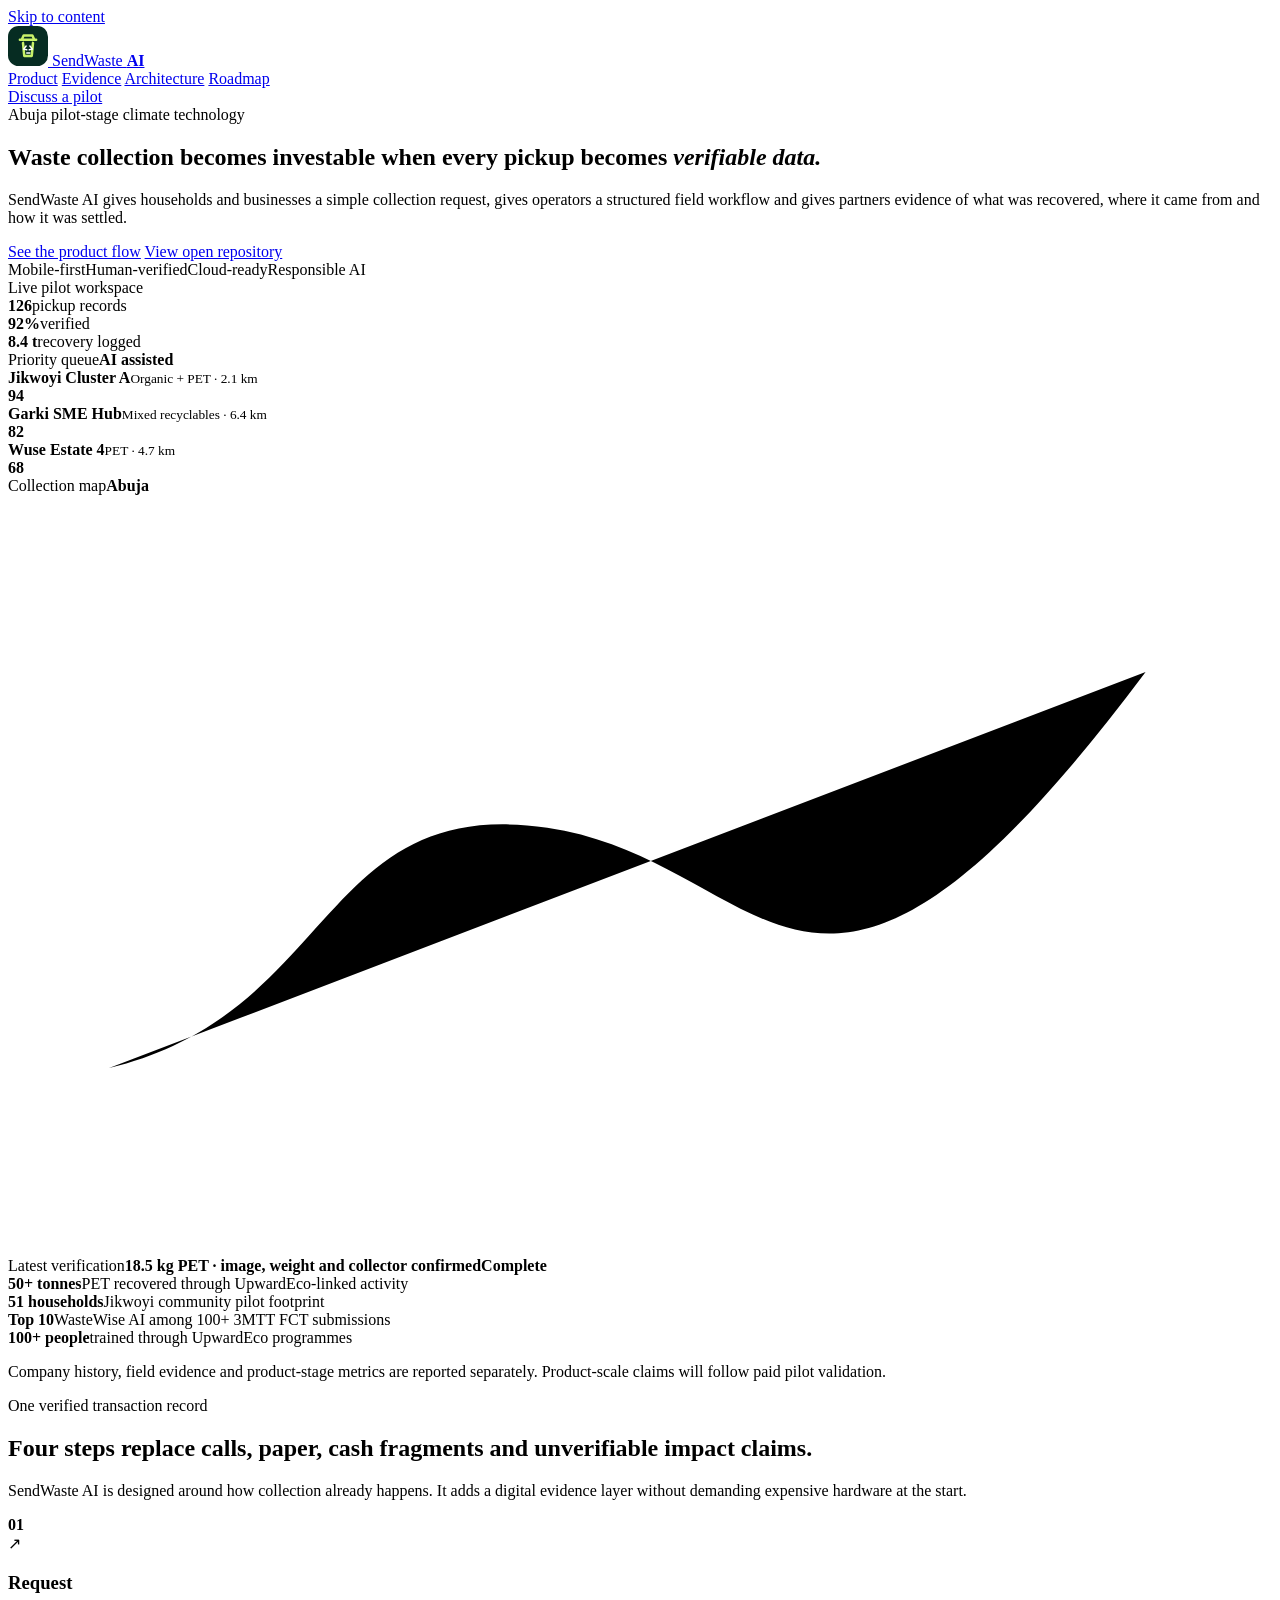
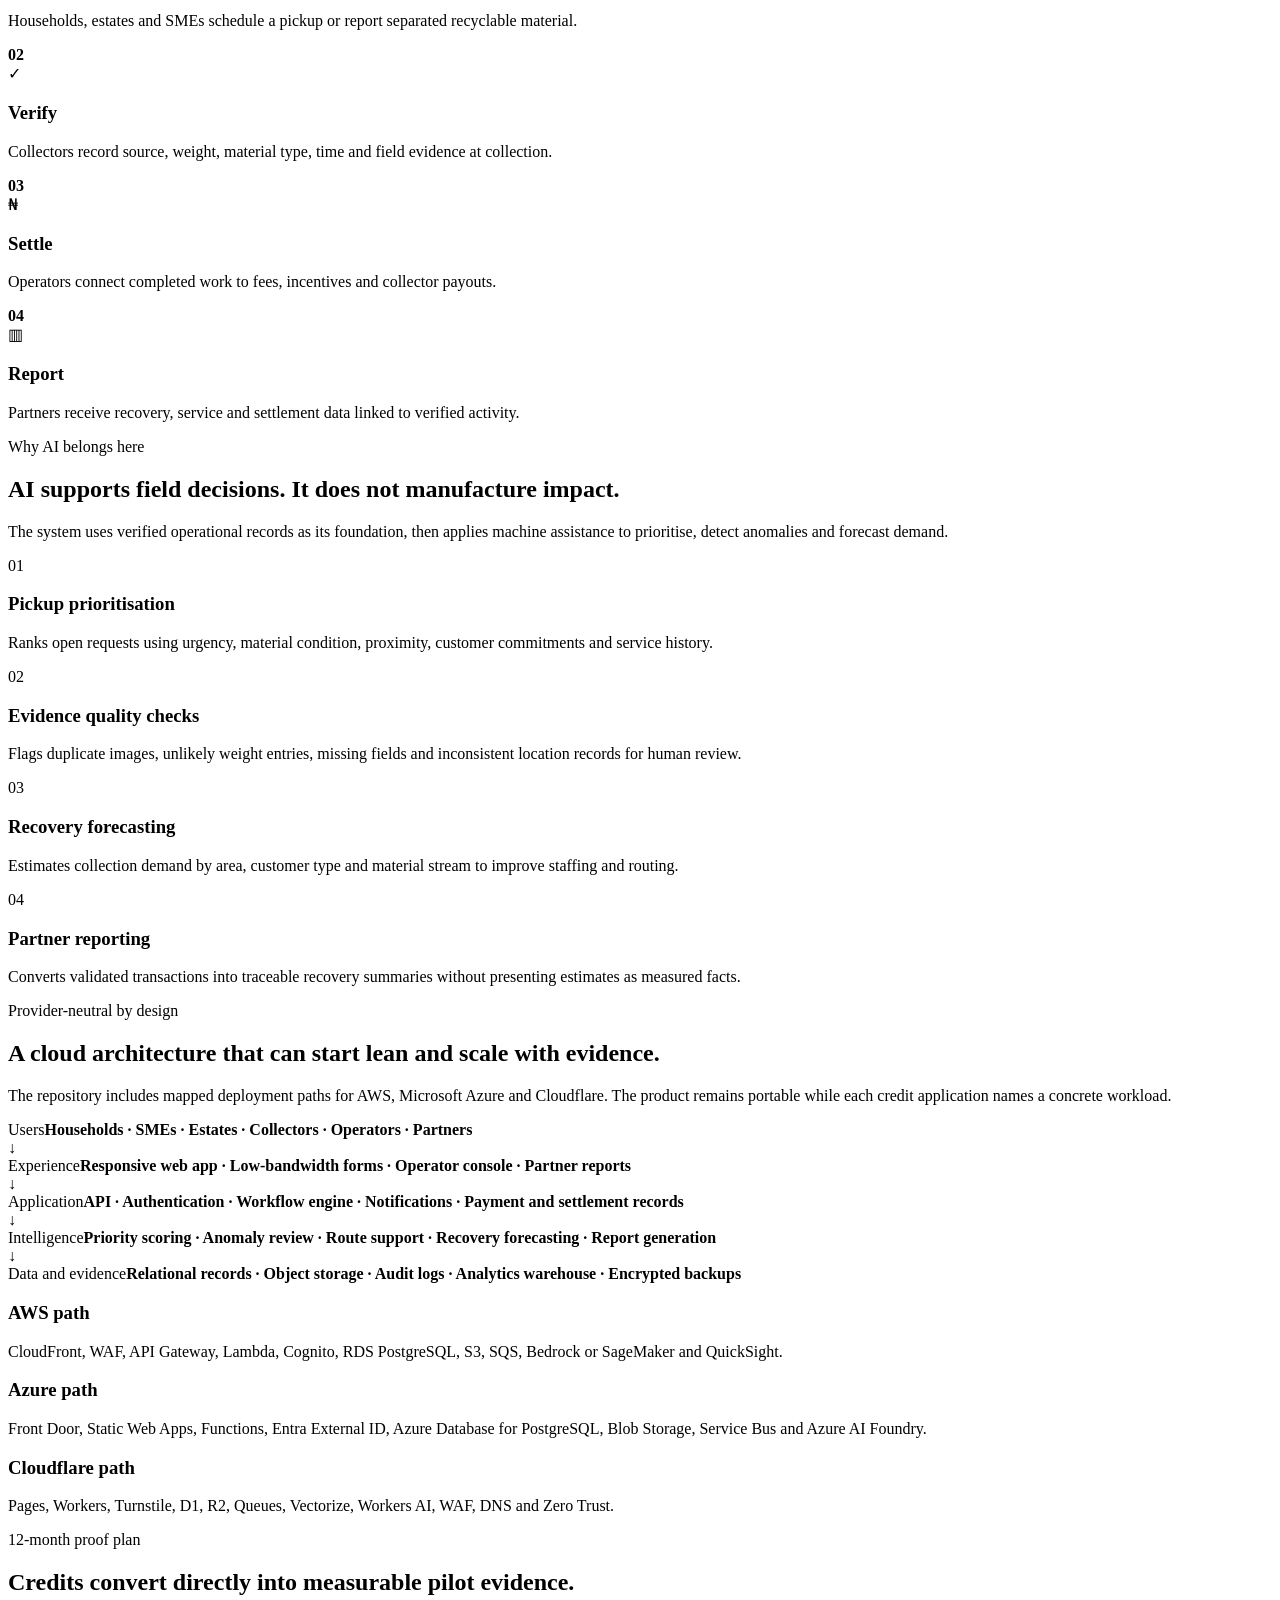
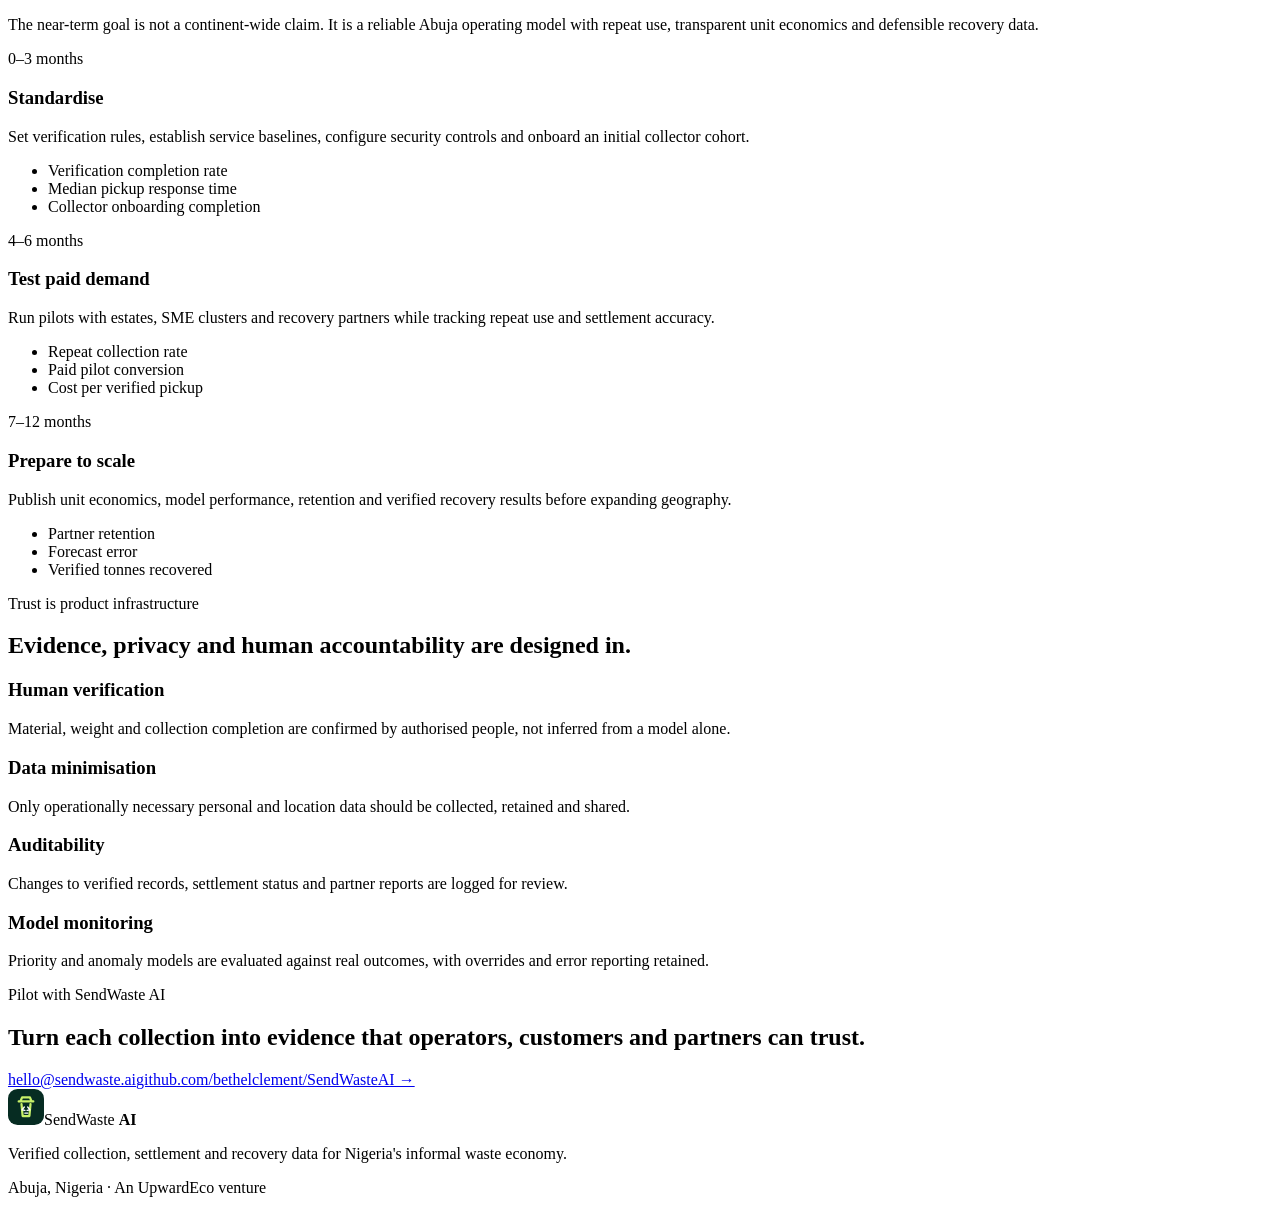
==== index.html @ b4e1f7dc "Publish SendWaste AI website" ====
<!doctype html>
<html lang="en">
<head>
  <meta charset="utf-8" />
  <meta name="viewport" content="width=device-width, initial-scale=1" />
  <title>SendWaste AI | Verified Waste Collection Intelligence</title>
  <meta name="description" content="SendWaste AI records, verifies and analyses waste pickups so estates, collectors, brands and public partners can act on reliable recovery data." />
  <meta name="theme-color" content="#062c22" />
  <meta property="og:title" content="SendWaste AI | Verified Waste Collection Intelligence" />
  <meta property="og:description" content="Request. Verify. Settle. Report. One trusted waste transaction record." />
  <meta property="og:type" content="website" />
  <link rel="icon" href="assets/logo.svg" type="image/svg+xml" />
  <link rel="stylesheet" href="styles.css" />
</head>
<body>
  <a class="skip" href="#main">Skip to content</a>

  <header class="site-header">
    <div class="shell nav-wrap">
      <a class="brand" href="#top" aria-label="SendWaste AI home">
        <img src="assets/logo.svg" alt="" width="40" height="40" />
        <span>SendWaste <strong>AI</strong></span>
      </a>
      <nav aria-label="Primary navigation">
        <a href="#product">Product</a>
        <a href="#evidence">Evidence</a>
        <a href="#architecture">Architecture</a>
        <a href="#roadmap">Roadmap</a>
      </nav>
      <a class="button small" href="mailto:hello@sendwaste.ai?subject=SendWaste%20AI%20pilot%20enquiry">Discuss a pilot</a>
    </div>
  </header>

  <main id="main">
    <section class="hero" id="top">
      <div class="shell hero-grid">
        <div>
          <div class="eyebrow"><span></span> Abuja pilot-stage climate technology</div>
          <h1>Waste collection becomes investable when every pickup becomes <em>verifiable data.</em></h1>
          <p class="hero-copy">SendWaste AI gives households and businesses a simple collection request, gives operators a structured field workflow and gives partners evidence of what was recovered, where it came from and how it was settled.</p>
          <div class="hero-actions">
            <a class="button" href="#product">See the product flow</a>
            <a class="button ghost" href="https://github.com/bethelclement/SendWasteAI">View open repository</a>
          </div>
          <div class="trust-row" aria-label="Product principles">
            <span>Mobile-first</span><span>Human-verified</span><span>Cloud-ready</span><span>Responsible AI</span>
          </div>
        </div>

        <div class="product-window" aria-label="Illustrative operations dashboard">
          <div class="window-bar"><i></i><i></i><i></i><span>Live pilot workspace</span></div>
          <div class="window-body">
            <div class="metric-row">
              <div><strong>126</strong><span>pickup records</span></div>
              <div><strong>92%</strong><span>verified</span></div>
              <div><strong>8.4 t</strong><span>recovery logged</span></div>
            </div>
            <div class="dashboard-grid">
              <div class="queue card">
                <div class="card-title"><span>Priority queue</span><b>AI assisted</b></div>
                <article><i class="critical"></i><div><strong>Jikwoyi Cluster A</strong><small>Organic + PET · 2.1 km</small></div><b>94</b></article>
                <article><i class="high"></i><div><strong>Garki SME Hub</strong><small>Mixed recyclables · 6.4 km</small></div><b>82</b></article>
                <article><i class="watch"></i><div><strong>Wuse Estate 4</strong><small>PET · 4.7 km</small></div><b>68</b></article>
              </div>
              <div class="map card">
                <div class="card-title"><span>Collection map</span><b>Abuja</b></div>
                <div class="map-canvas">
                  <span class="pin p1"></span><span class="pin p2"></span><span class="pin p3"></span><span class="pin p4"></span>
                  <svg viewBox="0 0 300 180" aria-hidden="true"><path d="M24 136C78 123 74 71 128 79S190 149 270 42" /></svg>
                </div>
              </div>
            </div>
            <div class="verification"><span>Latest verification</span><strong>18.5 kg PET · image, weight and collector confirmed</strong><b>Complete</b></div>
          </div>
        </div>
      </div>
    </section>

    <section class="proof-strip" id="evidence">
      <div class="shell proof-grid">
        <div><strong>50+ tonnes</strong><span>PET recovered through UpwardEco-linked activity</span></div>
        <div><strong>51 households</strong><span>Jikwoyi community pilot footprint</span></div>
        <div><strong>Top 10</strong><span>WasteWise AI among 100+ 3MTT FCT submissions</span></div>
        <div><strong>100+ people</strong><span>trained through UpwardEco programmes</span></div>
      </div>
      <p class="evidence-note shell">Company history, field evidence and product-stage metrics are reported separately. Product-scale claims will follow paid pilot validation.</p>
    </section>

    <section class="section" id="product">
      <div class="shell">
        <div class="section-head">
          <div><span class="kicker">One verified transaction record</span><h2>Four steps replace calls, paper, cash fragments and unverifiable impact claims.</h2></div>
          <p>SendWaste AI is designed around how collection already happens. It adds a digital evidence layer without demanding expensive hardware at the start.</p>
        </div>
        <div class="steps">
          <article><b>01</b><div class="icon">↗</div><h3>Request</h3><p>Households, estates and SMEs schedule a pickup or report separated recyclable material.</p></article>
          <article><b>02</b><div class="icon">✓</div><h3>Verify</h3><p>Collectors record source, weight, material type, time and field evidence at collection.</p></article>
          <article><b>03</b><div class="icon">₦</div><h3>Settle</h3><p>Operators connect completed work to fees, incentives and collector payouts.</p></article>
          <article><b>04</b><div class="icon">▥</div><h3>Report</h3><p>Partners receive recovery, service and settlement data linked to verified activity.</p></article>
        </div>
      </div>
    </section>

    <section class="section dark">
      <div class="shell split">
        <div>
          <span class="kicker light">Why AI belongs here</span>
          <h2>AI supports field decisions. It does not manufacture impact.</h2>
          <p class="lead">The system uses verified operational records as its foundation, then applies machine assistance to prioritise, detect anomalies and forecast demand.</p>
        </div>
        <div class="feature-list">
          <article><span>01</span><div><h3>Pickup prioritisation</h3><p>Ranks open requests using urgency, material condition, proximity, customer commitments and service history.</p></div></article>
          <article><span>02</span><div><h3>Evidence quality checks</h3><p>Flags duplicate images, unlikely weight entries, missing fields and inconsistent location records for human review.</p></div></article>
          <article><span>03</span><div><h3>Recovery forecasting</h3><p>Estimates collection demand by area, customer type and material stream to improve staffing and routing.</p></div></article>
          <article><span>04</span><div><h3>Partner reporting</h3><p>Converts validated transactions into traceable recovery summaries without presenting estimates as measured facts.</p></div></article>
        </div>
      </div>
    </section>

    <section class="section" id="architecture">
      <div class="shell">
        <div class="section-head">
          <div><span class="kicker">Provider-neutral by design</span><h2>A cloud architecture that can start lean and scale with evidence.</h2></div>
          <p>The repository includes mapped deployment paths for AWS, Microsoft Azure and Cloudflare. The product remains portable while each credit application names a concrete workload.</p>
        </div>
        <div class="architecture">
          <div class="layer"><span>Users</span><b>Households · SMEs · Estates · Collectors · Operators · Partners</b></div>
          <div class="arrow">↓</div>
          <div class="layer accent"><span>Experience</span><b>Responsive web app · Low-bandwidth forms · Operator console · Partner reports</b></div>
          <div class="arrow">↓</div>
          <div class="layer"><span>Application</span><b>API · Authentication · Workflow engine · Notifications · Payment and settlement records</b></div>
          <div class="arrow">↓</div>
          <div class="layer ai"><span>Intelligence</span><b>Priority scoring · Anomaly review · Route support · Recovery forecasting · Report generation</b></div>
          <div class="arrow">↓</div>
          <div class="layer"><span>Data and evidence</span><b>Relational records · Object storage · Audit logs · Analytics warehouse · Encrypted backups</b></div>
        </div>
        <div class="provider-grid">
          <article><h3>AWS path</h3><p>CloudFront, WAF, API Gateway, Lambda, Cognito, RDS PostgreSQL, S3, SQS, Bedrock or SageMaker and QuickSight.</p></article>
          <article><h3>Azure path</h3><p>Front Door, Static Web Apps, Functions, Entra External ID, Azure Database for PostgreSQL, Blob Storage, Service Bus and Azure AI Foundry.</p></article>
          <article><h3>Cloudflare path</h3><p>Pages, Workers, Turnstile, D1, R2, Queues, Vectorize, Workers AI, WAF, DNS and Zero Trust.</p></article>
        </div>
      </div>
    </section>

    <section class="section soft" id="roadmap">
      <div class="shell">
        <div class="section-head">
          <div><span class="kicker">12-month proof plan</span><h2>Credits convert directly into measurable pilot evidence.</h2></div>
          <p>The near-term goal is not a continent-wide claim. It is a reliable Abuja operating model with repeat use, transparent unit economics and defensible recovery data.</p>
        </div>
        <div class="roadmap">
          <article><span>0–3 months</span><h3>Standardise</h3><p>Set verification rules, establish service baselines, configure security controls and onboard an initial collector cohort.</p><ul><li>Verification completion rate</li><li>Median pickup response time</li><li>Collector onboarding completion</li></ul></article>
          <article><span>4–6 months</span><h3>Test paid demand</h3><p>Run pilots with estates, SME clusters and recovery partners while tracking repeat use and settlement accuracy.</p><ul><li>Repeat collection rate</li><li>Paid pilot conversion</li><li>Cost per verified pickup</li></ul></article>
          <article><span>7–12 months</span><h3>Prepare to scale</h3><p>Publish unit economics, model performance, retention and verified recovery results before expanding geography.</p><ul><li>Partner retention</li><li>Forecast error</li><li>Verified tonnes recovered</li></ul></article>
        </div>
      </div>
    </section>

    <section class="section governance">
      <div class="shell split">
        <div><span class="kicker">Trust is product infrastructure</span><h2>Evidence, privacy and human accountability are designed in.</h2></div>
        <div class="governance-grid">
          <article><h3>Human verification</h3><p>Material, weight and collection completion are confirmed by authorised people, not inferred from a model alone.</p></article>
          <article><h3>Data minimisation</h3><p>Only operationally necessary personal and location data should be collected, retained and shared.</p></article>
          <article><h3>Auditability</h3><p>Changes to verified records, settlement status and partner reports are logged for review.</p></article>
          <article><h3>Model monitoring</h3><p>Priority and anomaly models are evaluated against real outcomes, with overrides and error reporting retained.</p></article>
        </div>
      </div>
    </section>

    <section class="cta">
      <div class="shell cta-grid">
        <div><span class="kicker light">Pilot with SendWaste AI</span><h2>Turn each collection into evidence that operators, customers and partners can trust.</h2></div>
        <div class="cta-actions"><a class="button light-button" href="mailto:hello@sendwaste.ai?subject=SendWaste%20AI%20pilot">hello@sendwaste.ai</a><a class="text-link" href="https://github.com/bethelclement/SendWasteAI">github.com/bethelclement/SendWasteAI →</a></div>
      </div>
    </section>
  </main>

  <footer>
    <div class="shell footer-grid">
      <div class="brand footer-brand"><img src="assets/logo.svg" alt="" width="36" height="36" /><span>SendWaste <strong>AI</strong></span></div>
      <p>Verified collection, settlement and recovery data for Nigeria's informal waste economy.</p>
      <p>Abuja, Nigeria · An UpwardEco venture</p>
    </div>
  </footer>

  <script src="app.js"></script>
</body>
</html>
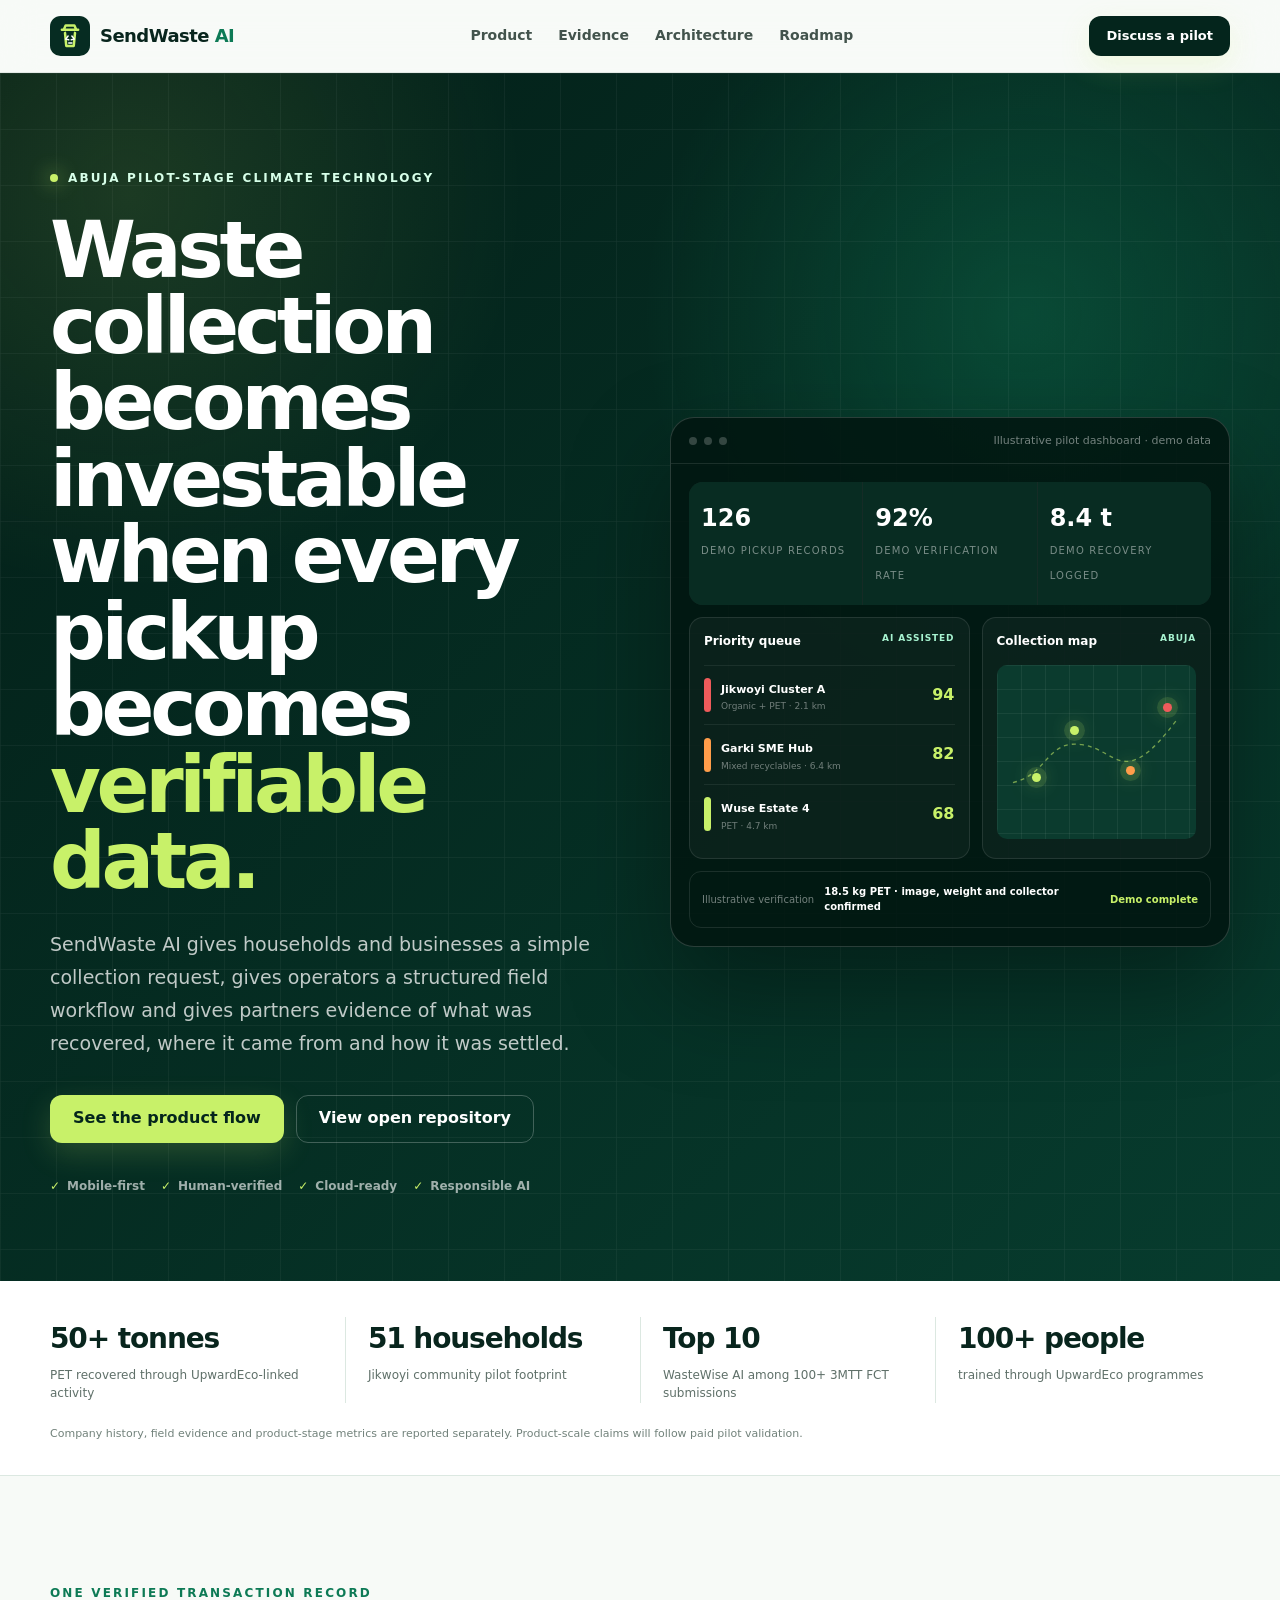
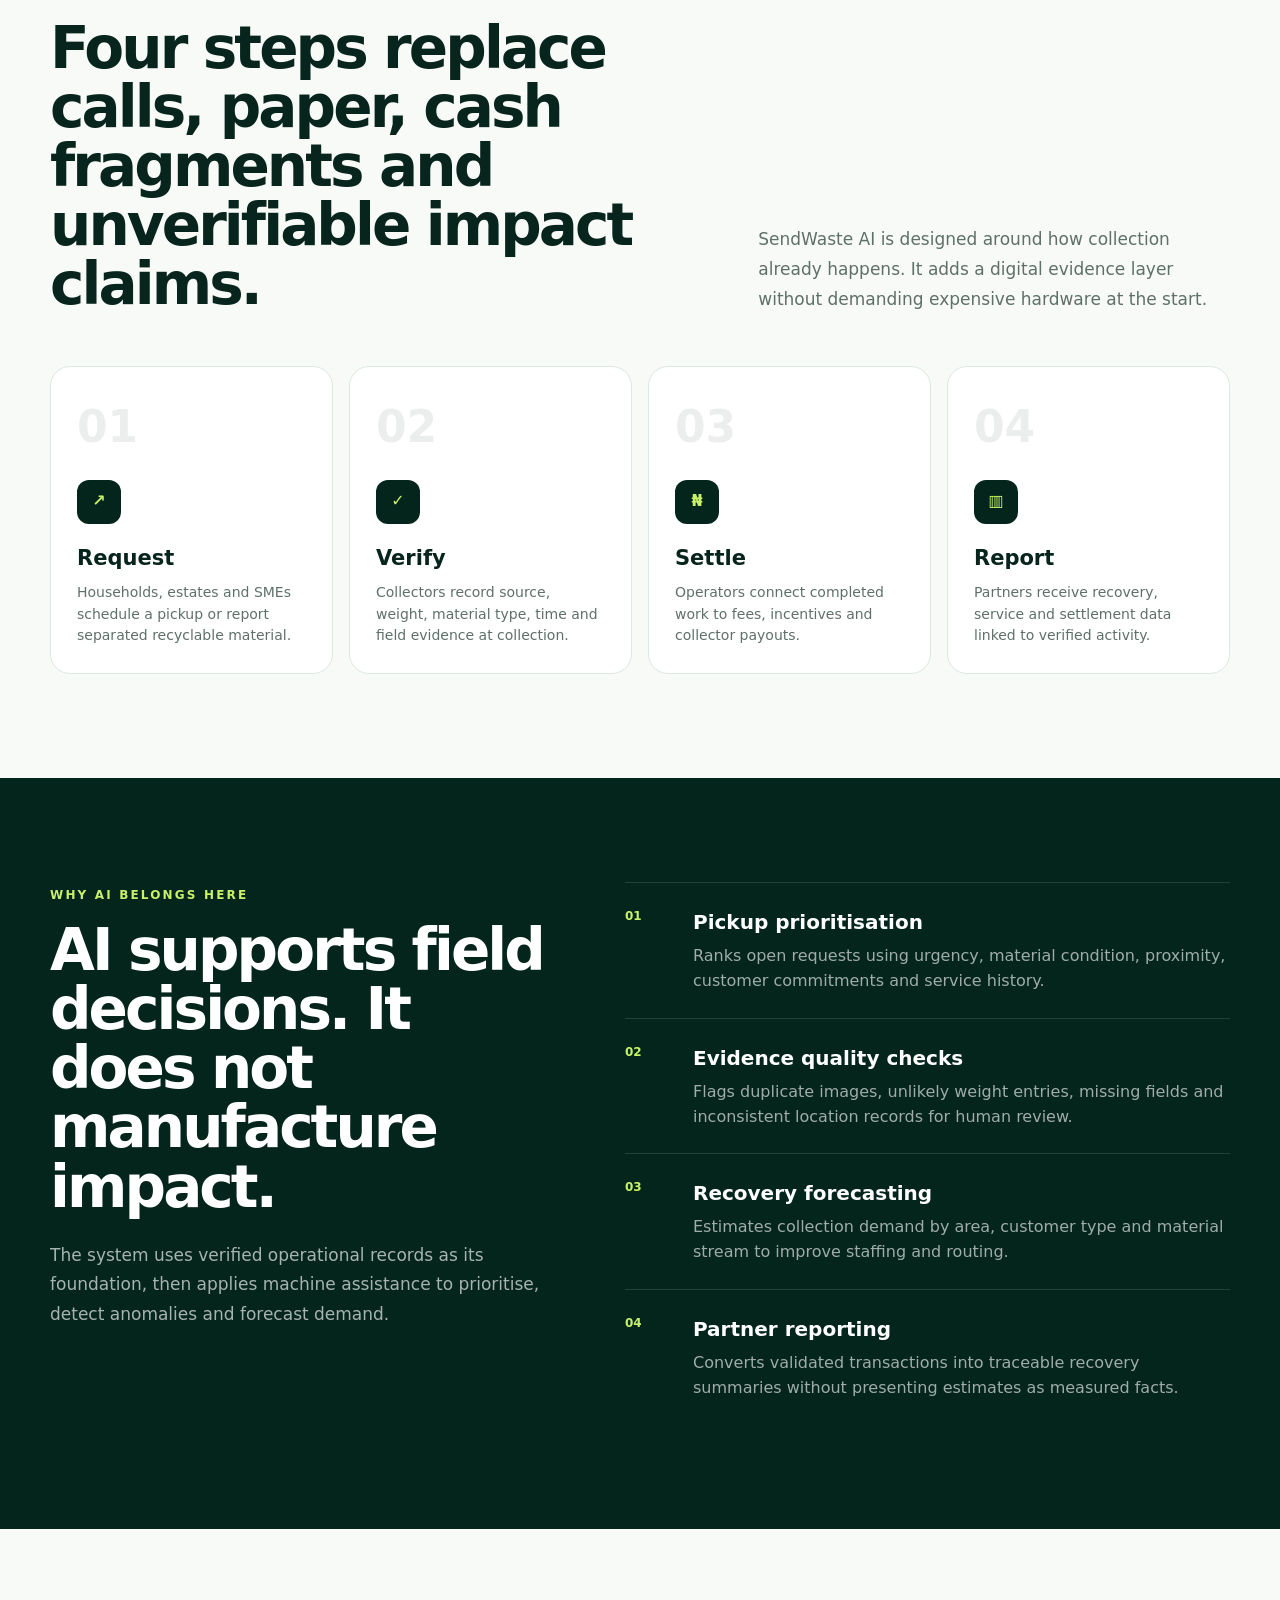
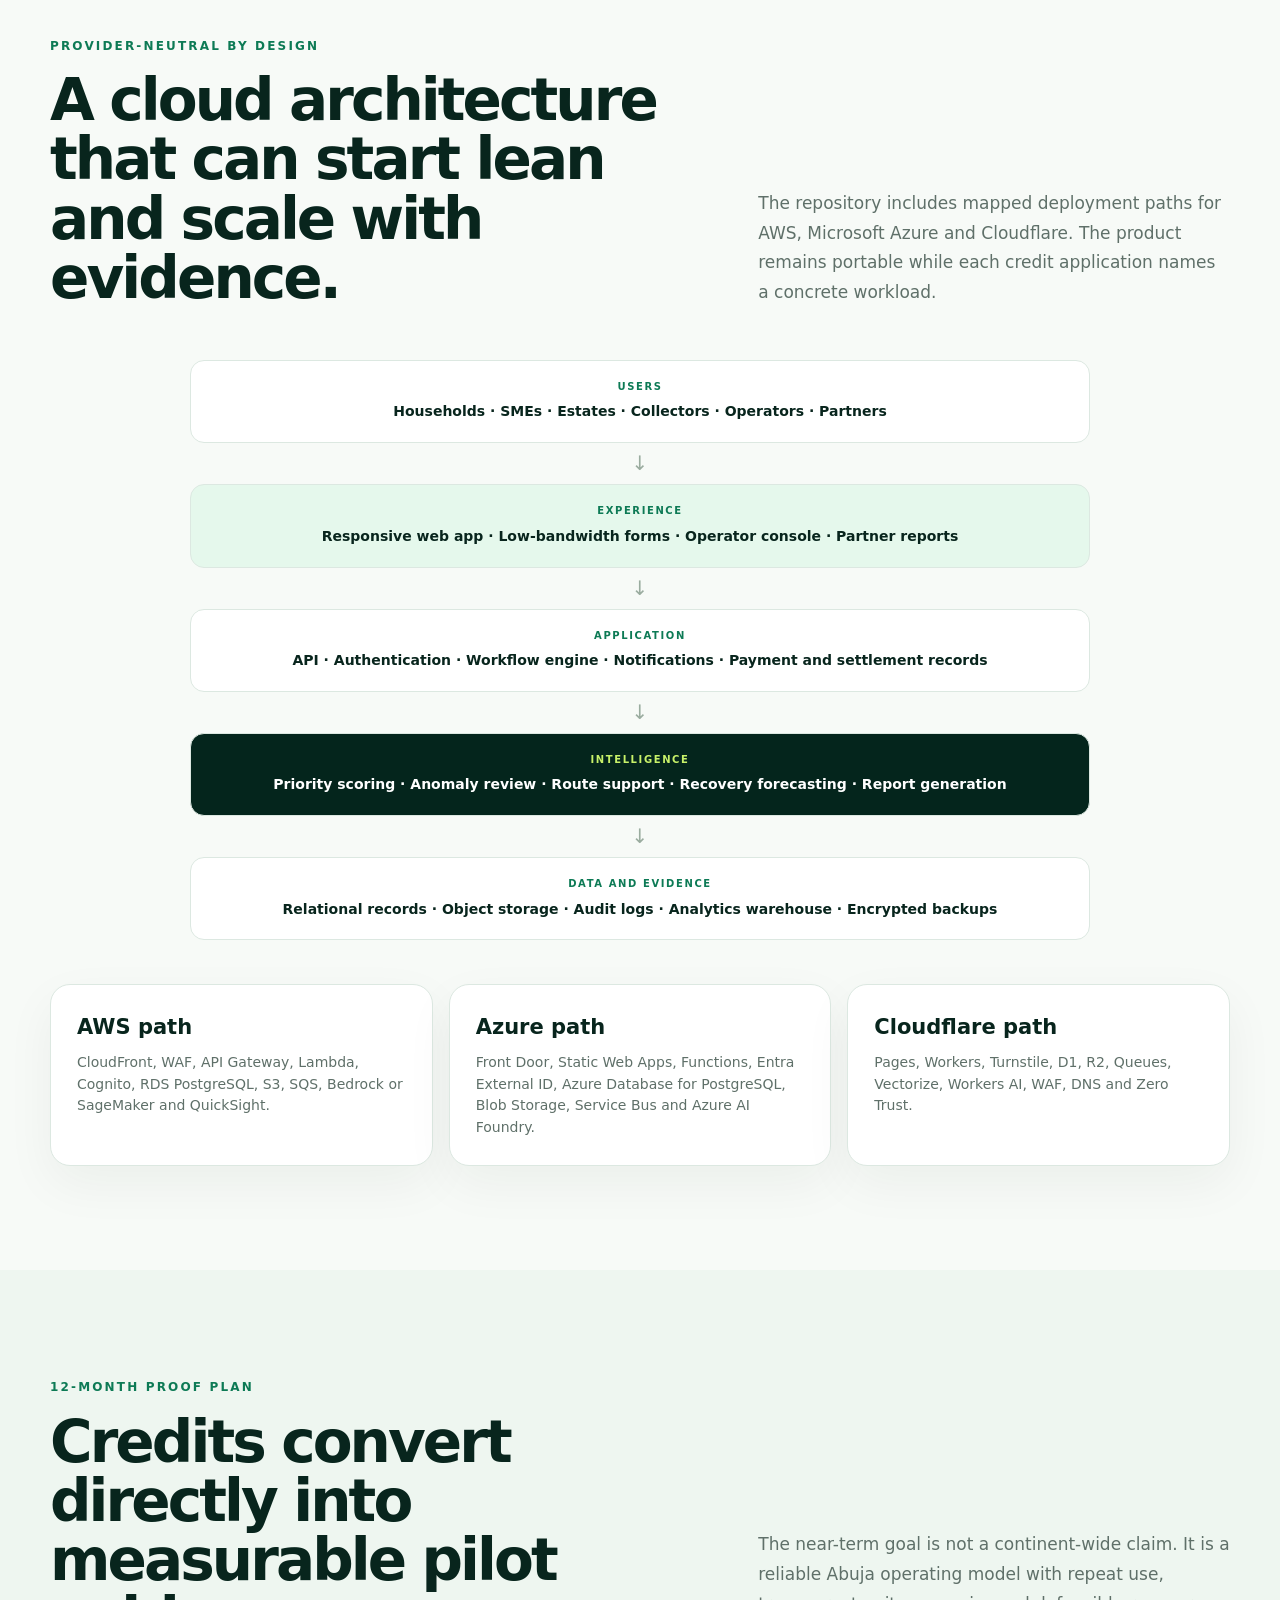
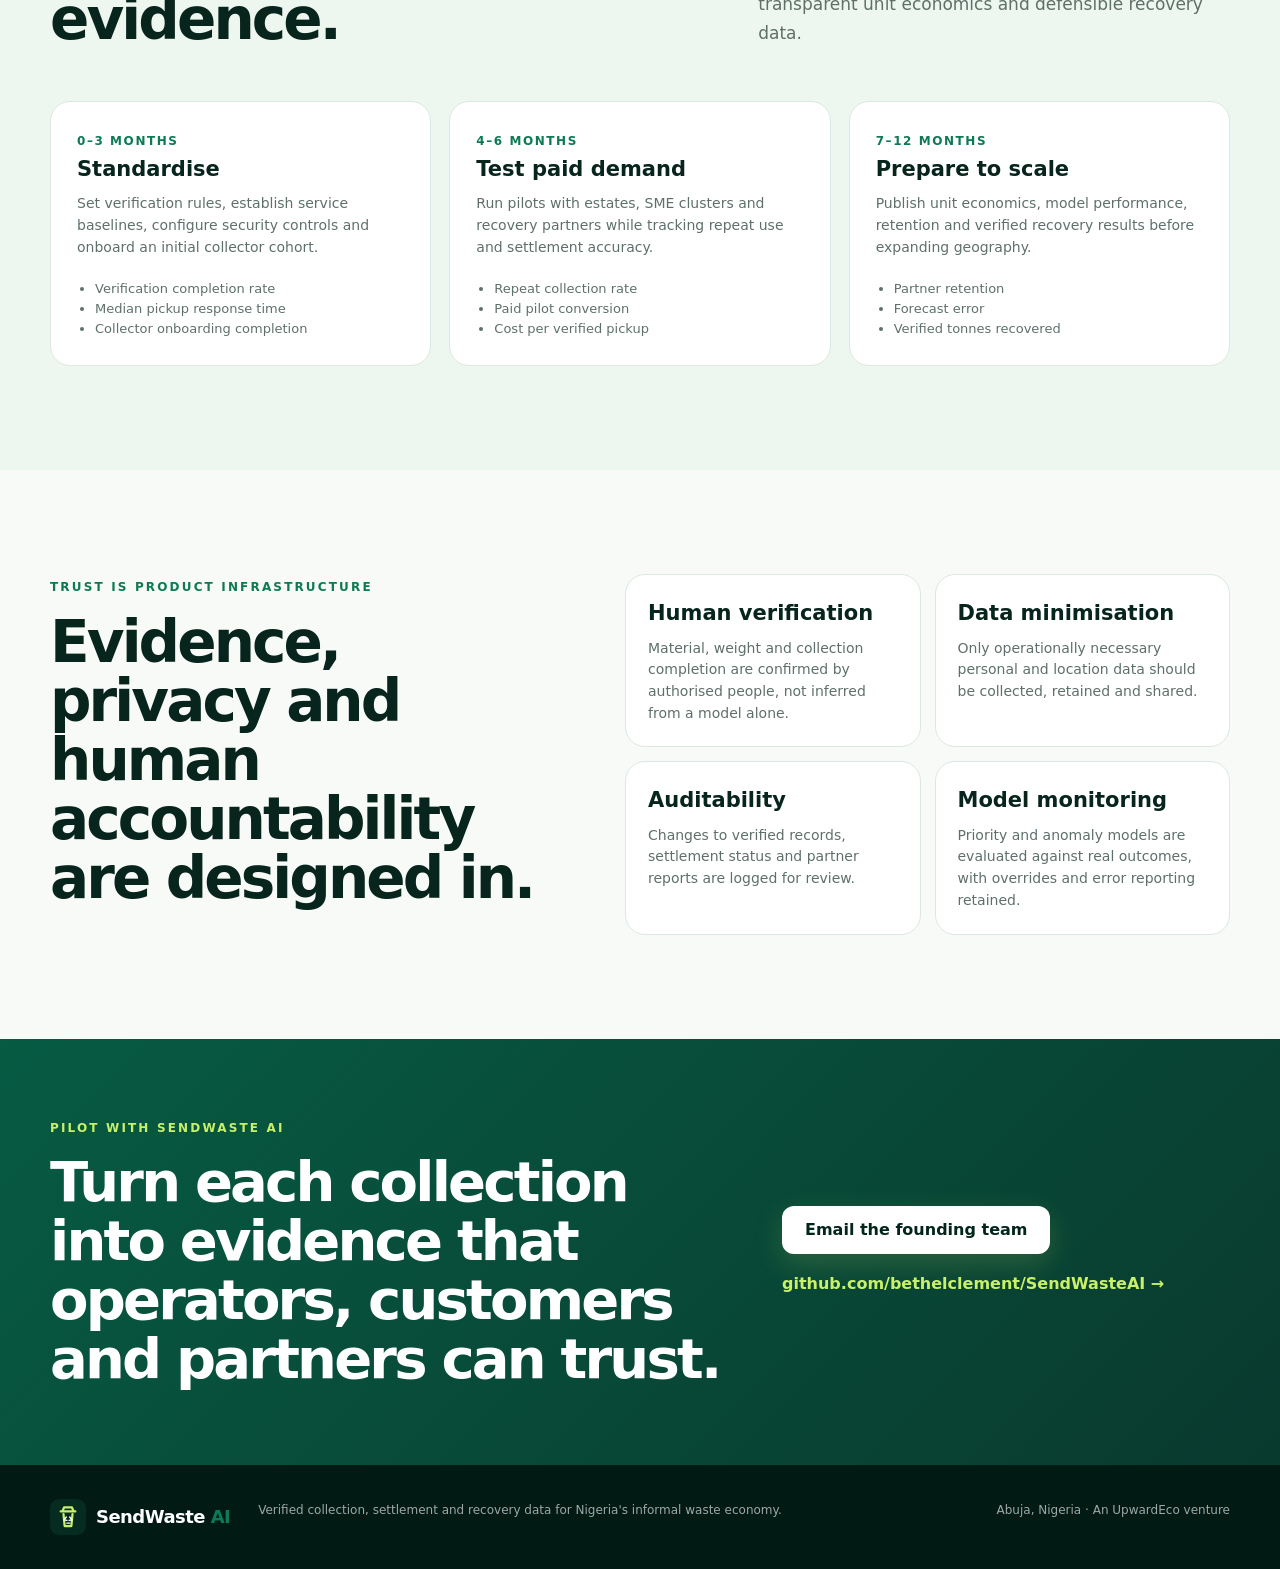
==== commit 53fdb080: "Clarify demo metrics and use active contact email" ====
--- a/index.html
+++ b/index.html
@@ -27,7 +27,7 @@
         <a href="#architecture">Architecture</a>
         <a href="#roadmap">Roadmap</a>
       </nav>
-      <a class="button small" href="mailto:hello@sendwaste.ai?subject=SendWaste%20AI%20pilot%20enquiry">Discuss a pilot</a>
+      <a class="button small" href="mailto:clementsbethel@gmail.com?subject=SendWaste%20AI%20pilot%20enquiry">Discuss a pilot</a>
     </div>
   </header>
 
@@ -48,12 +48,12 @@
         </div>
 
         <div class="product-window" aria-label="Illustrative operations dashboard">
-          <div class="window-bar"><i></i><i></i><i></i><span>Live pilot workspace</span></div>
+          <div class="window-bar"><i></i><i></i><i></i><span>Illustrative pilot dashboard · demo data</span></div>
           <div class="window-body">
             <div class="metric-row">
-              <div><strong>126</strong><span>pickup records</span></div>
-              <div><strong>92%</strong><span>verified</span></div>
-              <div><strong>8.4 t</strong><span>recovery logged</span></div>
+              <div><strong>126</strong><span>demo pickup records</span></div>
+              <div><strong>92%</strong><span>demo verification rate</span></div>
+              <div><strong>8.4 t</strong><span>demo recovery logged</span></div>
             </div>
             <div class="dashboard-grid">
               <div class="queue card">
@@ -70,7 +70,7 @@
                 </div>
               </div>
             </div>
-            <div class="verification"><span>Latest verification</span><strong>18.5 kg PET · image, weight and collector confirmed</strong><b>Complete</b></div>
+            <div class="verification"><span>Illustrative verification</span><strong>18.5 kg PET · image, weight and collector confirmed</strong><b>Demo complete</b></div>
           </div>
         </div>
       </div>
@@ -171,7 +171,7 @@
     <section class="cta">
       <div class="shell cta-grid">
         <div><span class="kicker light">Pilot with SendWaste AI</span><h2>Turn each collection into evidence that operators, customers and partners can trust.</h2></div>
-        <div class="cta-actions"><a class="button light-button" href="mailto:hello@sendwaste.ai?subject=SendWaste%20AI%20pilot">hello@sendwaste.ai</a><a class="text-link" href="https://github.com/bethelclement/SendWasteAI">github.com/bethelclement/SendWasteAI →</a></div>
+        <div class="cta-actions"><a class="button light-button" href="mailto:clementsbethel@gmail.com?subject=SendWaste%20AI%20pilot">Email the founding team</a><a class="text-link" href="https://github.com/bethelclement/SendWasteAI">github.com/bethelclement/SendWasteAI →</a></div>
       </div>
     </section>
   </main>
--- a/styles.css
+++ b/styles.css
@@ -0,0 +1,4 @@
+:root{--ink:#08251d;--deep:#04251c;--green:#0d7a55;--mint:#a7f3d0;--lime:#c8f169;--paper:#f7faf7;--line:#dce8e1;--muted:#5f7069;--orange:#ff9d4a;--red:#ef5b5b;--white:#fff;--shadow:0 24px 70px rgba(7,52,39,.12)}
+*{box-sizing:border-box}html{scroll-behavior:smooth}body{margin:0;font-family:Inter,ui-sans-serif,system-ui,-apple-system,BlinkMacSystemFont,"Segoe UI",sans-serif;color:var(--ink);background:var(--paper);line-height:1.55}a{color:inherit}.skip{position:absolute;left:-999px}.skip:focus{left:16px;top:16px;z-index:999;background:#fff;padding:10px}.shell{width:min(1180px,calc(100% - 40px));margin-inline:auto}.site-header{position:sticky;top:0;z-index:50;background:rgba(247,250,247,.88);backdrop-filter:blur(18px);border-bottom:1px solid rgba(8,37,29,.08)}.nav-wrap{height:72px;display:flex;align-items:center;justify-content:space-between;gap:24px}.brand{display:flex;align-items:center;gap:10px;text-decoration:none;font-size:18px;font-weight:800;letter-spacing:-.03em}.brand strong{color:var(--green)}nav{display:flex;gap:26px}nav a{text-decoration:none;color:#42534c;font-size:14px;font-weight:700}.button{display:inline-flex;align-items:center;justify-content:center;min-height:48px;padding:0 22px;border-radius:12px;background:var(--lime);color:var(--deep);font-weight:850;text-decoration:none;border:1px solid transparent;box-shadow:0 10px 30px rgba(200,241,105,.18);transition:.2s}.button:hover{transform:translateY(-2px)}.button.small{min-height:40px;padding:0 16px;background:var(--deep);color:white;font-size:13px}.button.ghost{background:transparent;color:white;border-color:rgba(255,255,255,.24);box-shadow:none}.hero{position:relative;overflow:hidden;background:radial-gradient(circle at 80% 20%,rgba(23,175,120,.22),transparent 27%),radial-gradient(circle at 10% 10%,rgba(200,241,105,.12),transparent 25%),linear-gradient(135deg,#031e17,#073c2e);color:white;padding:96px 0 86px}.hero:before{content:"";position:absolute;inset:0;opacity:.07;background-image:linear-gradient(rgba(255,255,255,.6) 1px,transparent 1px),linear-gradient(90deg,rgba(255,255,255,.6) 1px,transparent 1px);background-size:56px 56px}.hero-grid{position:relative;display:grid;grid-template-columns:1fr 1fr;gap:60px;align-items:center}.eyebrow,.kicker{font-size:12px;font-weight:900;text-transform:uppercase;letter-spacing:.18em;color:var(--green)}.eyebrow{display:flex;align-items:center;gap:10px;color:#d7ffe9}.eyebrow span{width:8px;height:8px;border-radius:50%;background:var(--lime);box-shadow:0 0 20px var(--lime)}h1,h2,h3,p{margin-top:0}h1{font-size:clamp(48px,6.2vw,78px);line-height:.98;letter-spacing:-.055em;margin:24px 0 28px;max-width:760px}h1 em{font-style:normal;color:var(--lime)}.hero-copy{font-size:19px;line-height:1.75;color:rgba(255,255,255,.75);max-width:690px}.hero-actions{display:flex;gap:12px;flex-wrap:wrap;margin-top:34px}.trust-row{display:flex;gap:16px;flex-wrap:wrap;margin-top:34px;color:rgba(255,255,255,.62);font-size:12px;font-weight:750}.trust-row span:before{content:"✓";color:var(--lime);margin-right:7px}.product-window{border:1px solid rgba(255,255,255,.16);border-radius:24px;background:rgba(2,22,17,.88);box-shadow:0 44px 100px rgba(0,0,0,.35);overflow:hidden}.window-bar{height:46px;border-bottom:1px solid rgba(255,255,255,.1);display:flex;align-items:center;gap:7px;padding:0 18px;color:rgba(255,255,255,.45);font-size:11px}.window-bar i{width:8px;height:8px;border-radius:50%;background:rgba(255,255,255,.2)}.window-bar span{margin-left:auto}.window-body{padding:18px}.metric-row{display:grid;grid-template-columns:repeat(3,1fr);gap:1px;background:rgba(255,255,255,.08);border-radius:14px;overflow:hidden}.metric-row div{background:#082c22;padding:18px 12px}.metric-row strong{display:block;font-size:24px}.metric-row span{font-size:10px;text-transform:uppercase;letter-spacing:.12em;color:rgba(255,255,255,.46)}.dashboard-grid{display:grid;grid-template-columns:1.1fr .9fr;gap:12px;margin-top:12px}.card{border:1px solid rgba(255,255,255,.1);border-radius:14px;background:rgba(255,255,255,.04);padding:14px}.card-title{display:flex;justify-content:space-between;font-size:12px;font-weight:800;margin-bottom:14px}.card-title b{font-size:9px;text-transform:uppercase;color:var(--mint);letter-spacing:.1em}.queue article{display:grid;grid-template-columns:8px 1fr auto;gap:9px;align-items:center;padding:10px 0;border-top:1px solid rgba(255,255,255,.07)}.queue i{width:7px;height:34px;border-radius:4px}.queue .critical{background:var(--red)}.queue .high{background:var(--orange)}.queue .watch{background:var(--lime)}.queue strong{font-size:11px}.queue small{display:block;font-size:9px;color:rgba(255,255,255,.42)}.queue article>b{color:var(--lime)}.map-canvas{height:174px;position:relative;border-radius:10px;overflow:hidden;background-color:#0b3b2e;background-image:linear-gradient(rgba(255,255,255,.06) 1px,transparent 1px),linear-gradient(90deg,rgba(255,255,255,.06) 1px,transparent 1px);background-size:24px 24px}.map-canvas svg{position:absolute;inset:0;width:100%;height:100%}.map-canvas path{stroke:var(--lime);stroke-width:2;stroke-dasharray:6 6;fill:none;opacity:.55}.pin{position:absolute;width:9px;height:9px;border-radius:50%;background:var(--lime);box-shadow:0 0 0 6px rgba(200,241,105,.12),0 0 20px rgba(200,241,105,.7);z-index:2}.p1{left:18%;top:62%}.p2{left:37%;top:35%}.p3{left:65%;top:58%;background:var(--orange)}.p4{right:12%;top:22%;background:var(--red)}.verification{display:grid;grid-template-columns:auto 1fr auto;gap:10px;align-items:center;margin-top:12px;border:1px solid rgba(255,255,255,.1);border-radius:12px;padding:12px;font-size:10px}.verification span{color:rgba(255,255,255,.45)}.verification strong{font-weight:700}.verification b{color:var(--lime)}.proof-strip{background:#fff;border-bottom:1px solid var(--line)}.proof-grid{display:grid;grid-template-columns:repeat(4,1fr);padding:36px 0 22px}.proof-grid div{padding:0 22px;border-left:1px solid var(--line)}.proof-grid div:first-child{border-left:0;padding-left:0}.proof-grid strong{display:block;font-size:28px;letter-spacing:-.04em}.proof-grid span{display:block;margin-top:5px;color:var(--muted);font-size:12px}.evidence-note{font-size:11px;color:#72827b;padding-bottom:22px}.section{padding:104px 0}.section-head{display:grid;grid-template-columns:1.15fr .85fr;gap:70px;align-items:end;margin-bottom:52px}.section-head h2,.split h2{font-size:clamp(38px,5vw,58px);line-height:1.02;letter-spacing:-.05em;margin:14px 0 0}.section-head p,.lead{font-size:17px;line-height:1.75;color:var(--muted);margin-bottom:0}.steps{display:grid;grid-template-columns:repeat(4,1fr);gap:16px}.steps article,.provider-grid article,.roadmap article,.governance-grid article{background:white;border:1px solid var(--line);border-radius:20px;padding:26px}.steps article>b{font-size:44px;color:rgba(8,37,29,.08)}.icon{width:44px;height:44px;border-radius:12px;background:var(--deep);color:var(--lime);display:flex;align-items:center;justify-content:center;font-weight:900;margin:18px 0}.steps h3,.provider-grid h3,.roadmap h3,.governance-grid h3{font-size:21px;margin-bottom:8px}.steps p,.provider-grid p,.roadmap p,.governance-grid p{color:var(--muted);font-size:14px;margin-bottom:0}.dark{background:var(--deep);color:white}.split{display:grid;grid-template-columns:.9fr 1.1fr;gap:80px;align-items:start}.kicker.light{color:var(--lime)}.dark .lead{color:rgba(255,255,255,.65);margin-top:24px}.feature-list article{display:grid;grid-template-columns:48px 1fr;gap:20px;padding:24px 0;border-top:1px solid rgba(255,255,255,.12)}.feature-list span{color:var(--lime);font-size:12px;font-weight:900}.feature-list h3{font-size:20px;margin-bottom:6px}.feature-list p{color:rgba(255,255,255,.62);margin:0}.architecture{max-width:900px;margin:0 auto;text-align:center}.layer{border:1px solid var(--line);background:#fff;border-radius:14px;padding:18px 22px}.layer span{display:block;color:var(--green);font-size:10px;font-weight:900;text-transform:uppercase;letter-spacing:.16em;margin-bottom:5px}.layer b{font-size:14px}.layer.accent{background:#e5f8ec}.layer.ai{background:var(--deep);color:white}.layer.ai span{color:var(--lime)}.arrow{font-size:20px;color:#9aac9f;padding:5px}.provider-grid{display:grid;grid-template-columns:repeat(3,1fr);gap:16px;margin-top:44px}.provider-grid article{box-shadow:0 18px 50px rgba(8,37,29,.05)}.soft{background:#eef6f0}.roadmap{display:grid;grid-template-columns:repeat(3,1fr);gap:18px}.roadmap article span{font-size:12px;color:var(--green);font-weight:900;text-transform:uppercase;letter-spacing:.13em}.roadmap ul{padding-left:18px;color:var(--muted);font-size:13px;margin:20px 0 0}.governance-grid{display:grid;grid-template-columns:1fr 1fr;gap:14px}.governance-grid article{padding:22px}.cta{background:linear-gradient(135deg,#075b43,#093a2e);color:white;padding:76px 0}.cta-grid{display:grid;grid-template-columns:1.2fr .8fr;gap:60px;align-items:center}.cta h2{font-size:clamp(36px,5vw,56px);line-height:1.05;letter-spacing:-.05em;margin:14px 0 0}.cta-actions{display:flex;flex-direction:column;align-items:flex-start;gap:18px}.light-button{background:white}.text-link{color:var(--lime);font-weight:800;text-decoration:none}footer{background:#021a14;color:rgba(255,255,255,.62);padding:34px 0}.footer-grid{display:grid;grid-template-columns:auto 1fr auto;gap:28px;align-items:center;font-size:12px}.footer-brand{color:white}
+@media(max-width:960px){nav{display:none}.hero-grid,.section-head,.split,.cta-grid{grid-template-columns:1fr}.hero{padding-top:72px}.product-window{max-width:680px}.proof-grid,.steps{grid-template-columns:1fr 1fr}.provider-grid,.roadmap{grid-template-columns:1fr}.footer-grid{grid-template-columns:1fr}.section-head{gap:24px}.split{gap:42px}}
+@media(max-width:620px){.shell{width:min(100% - 28px,1180px)}.site-header .button.small{display:none}.hero{padding:62px 0}.hero-copy{font-size:16px}.hero-actions{flex-direction:column}.button{width:100%}.product-window{border-radius:18px}.dashboard-grid{grid-template-columns:1fr}.map{display:none}.proof-grid,.steps,.governance-grid{grid-template-columns:1fr}.proof-grid div{border-left:0;border-top:1px solid var(--line);padding:18px 0}.proof-grid div:first-child{border-top:0}.section{padding:76px 0}.section-head h2,.split h2{font-size:38px}.footer-grid{gap:12px}.verification{grid-template-columns:1fr}.metric-row strong{font-size:19px}}
